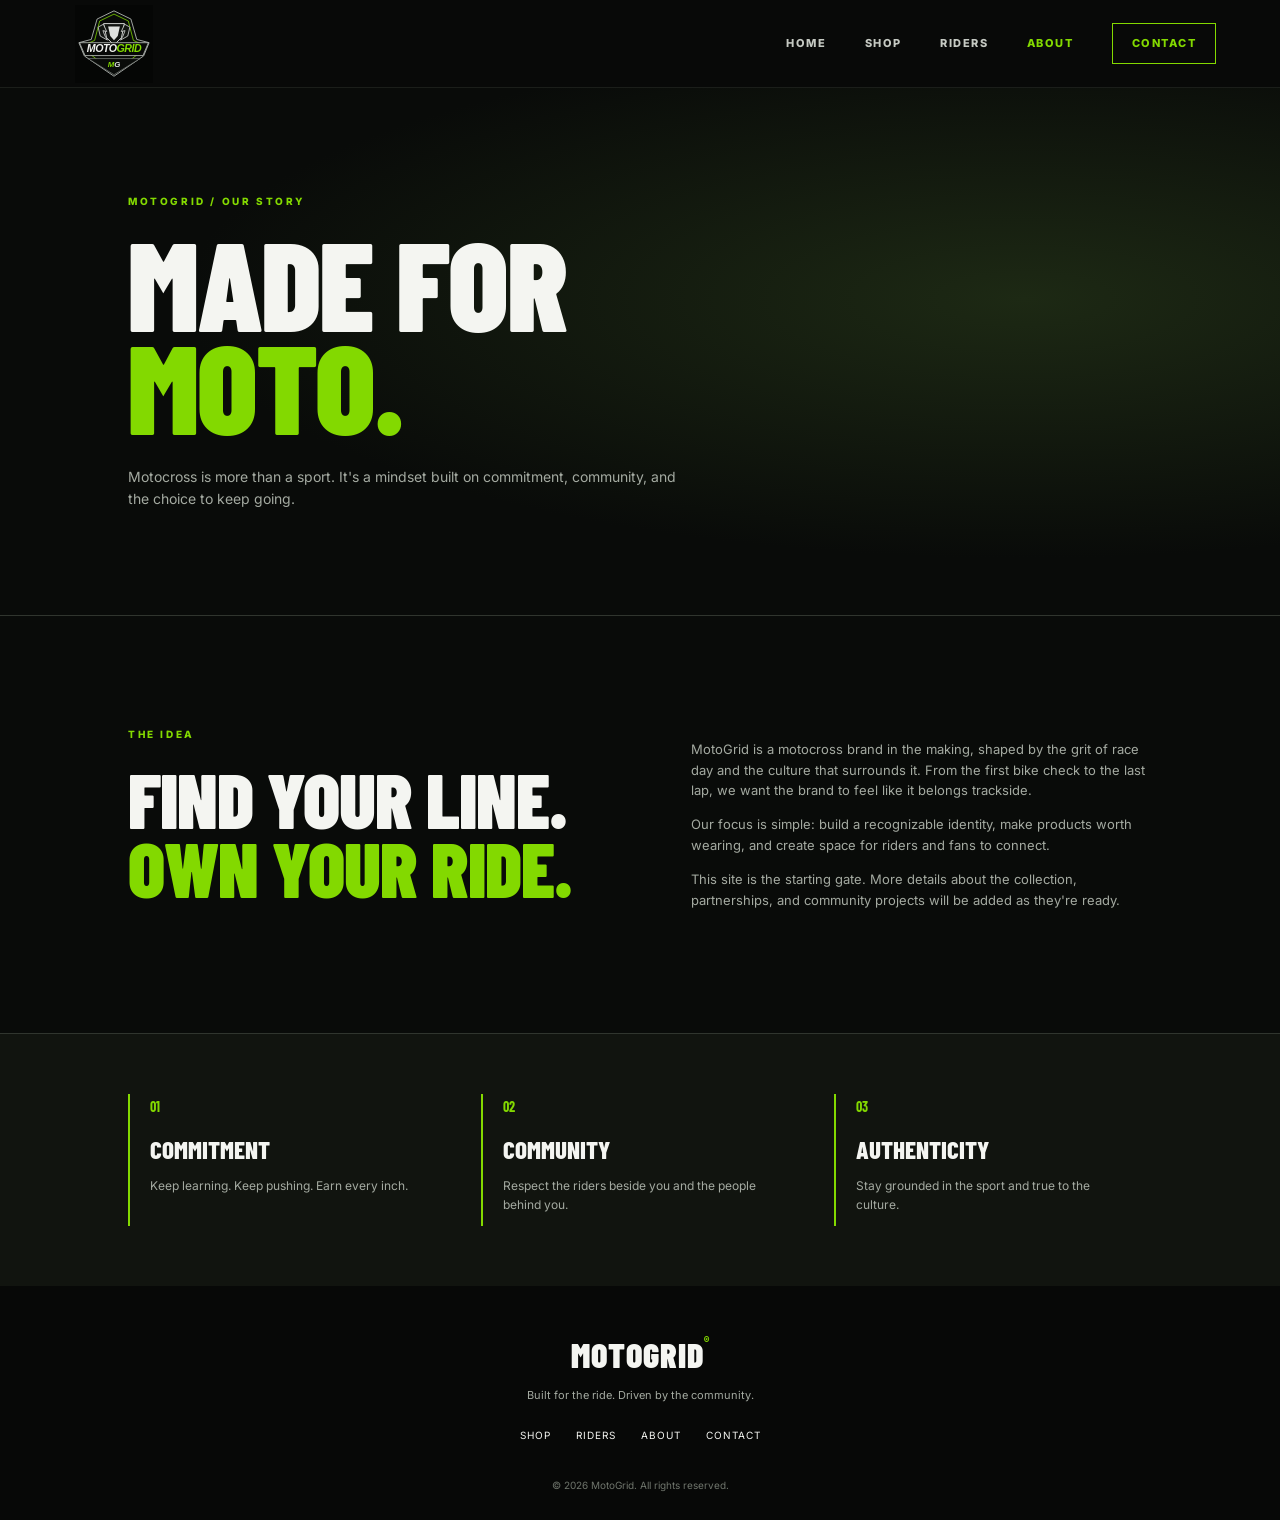
==== about.html @ 25adb7b7 "Add MotoGrid motocross brand website" ====
<!doctype html><html lang="en"><head><meta charset="utf-8"><meta name="viewport" content="width=device-width,initial-scale=1"><title>About | MotoGrid</title><link rel="stylesheet" href="assets/styles.css"></head><body><header class="site-header"><a class="brand" href="index.html"><img src="assets/motogrid-logo.svg" alt="MotoGrid logo"></a><button class="menu-toggle" aria-label="Toggle navigation" aria-expanded="false">☰</button><nav class="nav"><a href="index.html">Home</a><a href="shop.html">Shop</a><a href="riders.html">Riders</a><a class="active" href="about.html">About</a><a class="nav-cta" href="contact.html">Contact</a></nav></header><main><section class="page-hero"><p class="eyebrow">MOTOGRID / OUR STORY</p><h1>MADE FOR<br><em>MOTO.</em></h1><p>Motocross is more than a sport. It's a mindset built on commitment, community, and the choice to keep going.</p></section><section class="section about-layout"><div><p class="eyebrow">THE IDEA</p><h2>FIND YOUR LINE.<br><em>OWN YOUR RIDE.</em></h2></div><div><p>MotoGrid is a motocross brand in the making, shaped by the grit of race day and the culture that surrounds it. From the first bike check to the last lap, we want the brand to feel like it belongs trackside.</p><p>Our focus is simple: build a recognizable identity, make products worth wearing, and create space for riders and fans to connect.</p><p>This site is the starting gate. More details about the collection, partnerships, and community projects will be added as they're ready.</p></div></section><section class="values"><div><span>01</span><h3>COMMITMENT</h3><p>Keep learning. Keep pushing. Earn every inch.</p></div><div><span>02</span><h3>COMMUNITY</h3><p>Respect the riders beside you and the people behind you.</p></div><div><span>03</span><h3>AUTHENTICITY</h3><p>Stay grounded in the sport and true to the culture.</p></div></section></main><footer class="footer"><a href="index.html" class="footer-brand">MOTOGRID<span>®</span></a><p>Built for the ride. Driven by the community.</p><div class="footer-links"><a href="shop.html">Shop</a><a href="riders.html">Riders</a><a href="about.html">About</a><a href="contact.html">Contact</a></div><small>© <span id="year"></span> MotoGrid. All rights reserved.</small></footer><script src="assets/script.js"></script></body></html>
---- assets/styles.css ----
@import url('https://fonts.googleapis.com/css2?family=Barlow+Condensed:wght@500;600;700;800;900&family=Inter:wght@400;500;600;700;800&display=swap');:root{--bg:#090b09;--panel:#111411;--lime:#83d900;--white:#f4f5f1;--muted:#a4aaa1;--line:#30352e;--display:'Barlow Condensed',Impact,sans-serif;--body:'Inter',Arial,sans-serif}*{box-sizing:border-box}html{scroll-behavior:smooth}body{margin:0;background:var(--bg);color:var(--white);font-family:var(--body);line-height:1.6}a{color:inherit;text-decoration:none}.site-header{height:88px;padding:0 clamp(20px,5vw,80px);display:flex;align-items:center;justify-content:space-between;background:#080908;border-bottom:1px solid #1b1e1a;position:relative;z-index:5}.brand{display:flex;width:100px;height:78px;align-items:center}.brand img{width:100%;height:100%;object-fit:contain}.nav{display:flex;align-items:center;gap:clamp(20px,3vw,42px);font-size:11px;font-weight:800;letter-spacing:1.5px;text-transform:uppercase}.nav a{color:#c5c9c2}.nav a:hover,.nav a.active{color:var(--lime)}.nav .nav-cta{padding:11px 19px;border:1px solid var(--lime);color:var(--lime)}.menu-toggle{display:none;background:none;border:0;color:white;font-size:26px}.hero{position:relative;min-height:min(760px,calc(100vh - 88px));display:flex;align-items:center;overflow:hidden;background:linear-gradient(90deg,#090b09 0%,rgba(9,11,9,.91) 42%,rgba(9,11,9,.25) 100%),radial-gradient(ellipse at 75% 45%,#34451f,#11170e 35%,#090b09 65%)}.hero:after{content:'MG';position:absolute;right:4%;top:4%;font:900 clamp(230px,38vw,600px)/1 var(--display);color:rgba(255,255,255,.035);letter-spacing:-.08em;transform:skew(-8deg)}.hero-content{position:relative;z-index:1;width:min(760px,90%);margin-left:clamp(24px,10vw,160px);padding:75px 0}.eyebrow{font-size:10px;letter-spacing:2.6px;font-weight:800;color:var(--lime);text-transform:uppercase;margin:0 0 22px}.hero h1,.page-hero h1{font:900 clamp(72px,11vw,150px)/.82 var(--display);letter-spacing:-2px;margin:0 0 30px}.hero h1 em,.page-hero h1 em,h2 em{font-style:normal;color:var(--lime)}.hero-copy{color:#c2c7bf;max-width:420px;font-size:14px;line-height:1.9}.hero-actions{display:flex;align-items:center;gap:30px;flex-wrap:wrap;margin-top:34px}.button{display:inline-flex;align-items:center;gap:24px;padding:15px 20px;font-size:10px;font-weight:900;letter-spacing:1.4px;border:1px solid transparent;cursor:pointer;text-transform:uppercase}.button-lime{background:var(--lime);color:#090b09}.button-outline{border-color:#72786e;color:var(--white);background:transparent}.button-outline:hover{border-color:var(--lime);color:var(--lime)}.text-link{font-size:11px;font-weight:800;letter-spacing:1px;text-transform:uppercase}.hero-index{position:absolute;z-index:2;bottom:35px;left:clamp(24px,10vw,160px);display:flex;align-items:center;gap:14px;font-size:9px;letter-spacing:2px;color:#969c92}.hero-index b{color:var(--lime);font-size:18px}.hero-index i{width:90px;height:1px;background:var(--lime)}.hero-vertical{position:absolute;right:28px;bottom:40px;writing-mode:vertical-rl;font-size:9px;letter-spacing:3px;color:#737a70}.ticker{overflow:hidden;background:var(--lime);color:#090b09;white-space:nowrap}.ticker div{padding:13px 0;font:800 15px var(--display);letter-spacing:2px;text-align:center}.section{padding:110px clamp(24px,10vw,160px)}.intro{display:grid;grid-template-columns:1fr 1fr;gap:8vw;align-items:center}.section h2,.feature-content h2,.join h2,.shop-note h2{font:900 clamp(45px,6vw,82px)/.9 var(--display);letter-spacing:-1px;margin:0}.intro-copy{max-width:480px;color:var(--muted);font-size:13px}.arrow-link{display:inline-flex;gap:26px;margin-top:20px;font-size:10px;letter-spacing:1.5px;font-weight:900}.arrow-link span{color:var(--lime)}.feature-band{display:grid;grid-template-columns:1.1fr .9fr;min-height:460px;background:#11140f}.feature-image{position:relative;overflow:hidden;background:repeating-linear-gradient(135deg,#171c14 0 2px,#10130f 2px 12px)}.feature-image span{position:absolute;left:8%;top:15%;font:900 clamp(140px,24vw,300px)/1 var(--display);color:rgba(255,255,255,.06)}.feature-content{padding:85px clamp(28px,7vw,100px);align-self:center}.feature-content p:not(.eyebrow){color:var(--muted);font-size:13px;max-width:360px;margin:25px 0}.section-heading{display:flex;justify-content:space-between;align-items:end;gap:30px;margin-bottom:50px}.section-heading>p{color:var(--muted);font-size:12px}.pillar-grid{display:grid;grid-template-columns:repeat(3,1fr);border:1px solid var(--line)}.pillar{padding:30px;min-height:260px;border-right:1px solid var(--line)}.pillar:last-child{border:0}.pillar>span,.values span{font:700 14px var(--display);color:var(--lime)}.pillar-mark{font-size:30px;color:var(--lime);margin:20px 0 8px}.pillar h3,.values h3{font:800 25px var(--display);margin:0 0 8px}.pillar p,.values p{font-size:12px;color:var(--muted);max-width:260px}.join{text-align:center;padding:100px 20px;background:linear-gradient(0deg,rgba(8,10,8,.93),rgba(8,10,8,.85)),repeating-linear-gradient(120deg,#1d2816 0 2px,#0b0e09 2px 28px);border-block:1px solid var(--line)}.join h2{margin-bottom:30px}.join.compact{padding:75px 20px}.footer{padding:48px 24px 24px;text-align:center;background:#070807}.footer-brand{font:900 34px var(--display);letter-spacing:1px}.footer-brand span{font-size:12px;vertical-align:top;color:var(--lime)}.footer>p{color:var(--muted);font-size:11px}.footer-links{display:flex;justify-content:center;gap:25px;margin:22px 0 28px;font-size:10px;text-transform:uppercase;letter-spacing:1px}.footer-links a:hover{color:var(--lime)}.footer small{color:#6f756c;font-size:10px}.page-hero{padding:105px clamp(24px,10vw,160px) 90px;background:radial-gradient(ellipse at 80% 40%,#1d2914,#090b09 58%);border-bottom:1px solid var(--line)}.page-hero h1{font-size:clamp(70px,10vw,125px)}.page-hero>p:last-child{max-width:560px;color:var(--muted);font-size:14px}.shop-grid{display:grid;grid-template-columns:repeat(3,1fr);gap:22px;padding-top:70px;padding-bottom:70px}.product-art{height:320px;position:relative;display:flex;align-items:center;justify-content:center;overflow:hidden;background:#151914;border:1px solid #242a20}.product-art:before{content:'';position:absolute;inset:0;background:repeating-linear-gradient(135deg,transparent 0 18px,rgba(255,255,255,.025) 19px 20px)}.product-art>span{position:absolute;top:16px;left:16px;font-size:9px;letter-spacing:2px;color:var(--lime)}.product-art b{position:relative;font:900 70px/.8 var(--display);text-align:center;color:#e9eee5;transform:skew(-8deg);text-shadow:5px 5px 0 #365c0b}.art-hoodie b{font-size:46px;color:var(--lime)}.art-cap b{font-size:130px;color:var(--lime);text-shadow:5px 5px 0 #e7ece3}.product-meta{display:flex;justify-content:space-between;gap:12px;padding:18px 0;border-bottom:1px solid var(--line)}.product-meta h2{font:700 24px var(--display);margin:0}.product-meta p{font-size:10px;color:var(--muted);margin:4px 0}.product-meta>span{align-self:center;font-size:8px;letter-spacing:1px;color:var(--lime);white-space:nowrap}.shop-note{text-align:center;padding:75px 24px 100px;background:#10130f}.shop-note>p:not(.eyebrow){max-width:500px;margin:22px auto;color:var(--muted);font-size:12px}.shop-note .button{margin-top:12px}.rider-feature{display:grid;grid-template-columns:1fr 1fr;gap:8vw;align-items:center}.rider-feature>div:last-child p:not(.eyebrow){color:var(--muted);font-size:13px}.rider-placeholder{height:390px;background:radial-gradient(ellipse at center,#29351d,#10130f 60%);border:1px solid var(--line);position:relative;display:flex;align-items:center;justify-content:center;text-align:center;font:900 55px/.85 var(--display);color:var(--lime)}.rider-placeholder b{position:absolute;right:15px;bottom:-30px;font:900 150px var(--display);color:rgba(255,255,255,.05)}.values{display:grid;grid-template-columns:repeat(3,1fr);padding:60px clamp(24px,10vw,160px);gap:35px;background:#11140f;border-top:1px solid var(--line)}.values>div{border-left:2px solid var(--lime);padding-left:20px}.values h3{margin-top:14px}.about-layout{display:grid;grid-template-columns:1fr 1fr;gap:8vw}.about-layout>div:last-child{color:var(--muted);font-size:13px}.contact-layout{display:grid;grid-template-columns:.8fr 1.2fr;gap:9vw}.contact-layout>div>p:not(.eyebrow){color:var(--muted);font-size:13px}.contact-form{display:flex;flex-direction:column;gap:9px}.contact-form label{font-size:10px;letter-spacing:1px;text-transform:uppercase;font-weight:800;margin-top:8px}.contact-form input,.contact-form textarea,.contact-form select{background:#11140f;color:var(--white);border:1px solid var(--line);padding:13px 14px;outline:none;width:100%;border-radius:0}.contact-form input:focus,.contact-form textarea:focus,.contact-form select:focus{border-color:var(--lime)}.contact-form textarea{resize:vertical}.contact-form .button{align-self:flex-start;margin-top:12px}.form-note{font-size:10px;color:#858b81}@media(max-width:760px){.site-header{height:72px;padding:0 20px}.brand{width:85px;height:65px}.menu-toggle{display:block}.nav{display:none;position:absolute;top:72px;left:0;right:0;padding:20px;background:#090b09;border-bottom:1px solid var(--line);flex-direction:column;align-items:stretch;gap:0}.nav.open{display:flex}.nav a{padding:13px 4px}.nav .nav-cta{margin-top:8px;text-align:center}.hero{min-height:650px}.hero-content{margin-left:24px;padding:70px 0}.hero h1{font-size:clamp(70px,17vw,115px)}.hero-vertical{right:10px;font-size:7px}.hero-index{left:24px}.ticker div{text-align:left;padding-left:20px}.section{padding:75px 24px}.intro,.rider-feature,.about-layout,.contact-layout{grid-template-columns:1fr;gap:35px}.feature-band{grid-template-columns:1fr}.feature-image{min-height:230px}.feature-content{padding:55px 24px}.section-heading{align-items:flex-start;flex-direction:column}.pillar-grid{grid-template-columns:1fr}.pillar{min-height:220px;border-right:0;border-bottom:1px solid var(--line)}.pillar:last-child{border-bottom:0}.shop-grid{grid-template-columns:1fr;gap:35px}.product-art{height:360px}.page-hero{padding:75px 24px 60px}.page-hero h1{font-size:clamp(65px,16vw,100px)}.values{grid-template-columns:1fr;padding:50px 24px}.rider-placeholder{height:300px}.footer-links{gap:15px;flex-wrap:wrap}.hero:after{right:-8%;top:22%;font-size:85vw}.join{padding:75px 20px}}
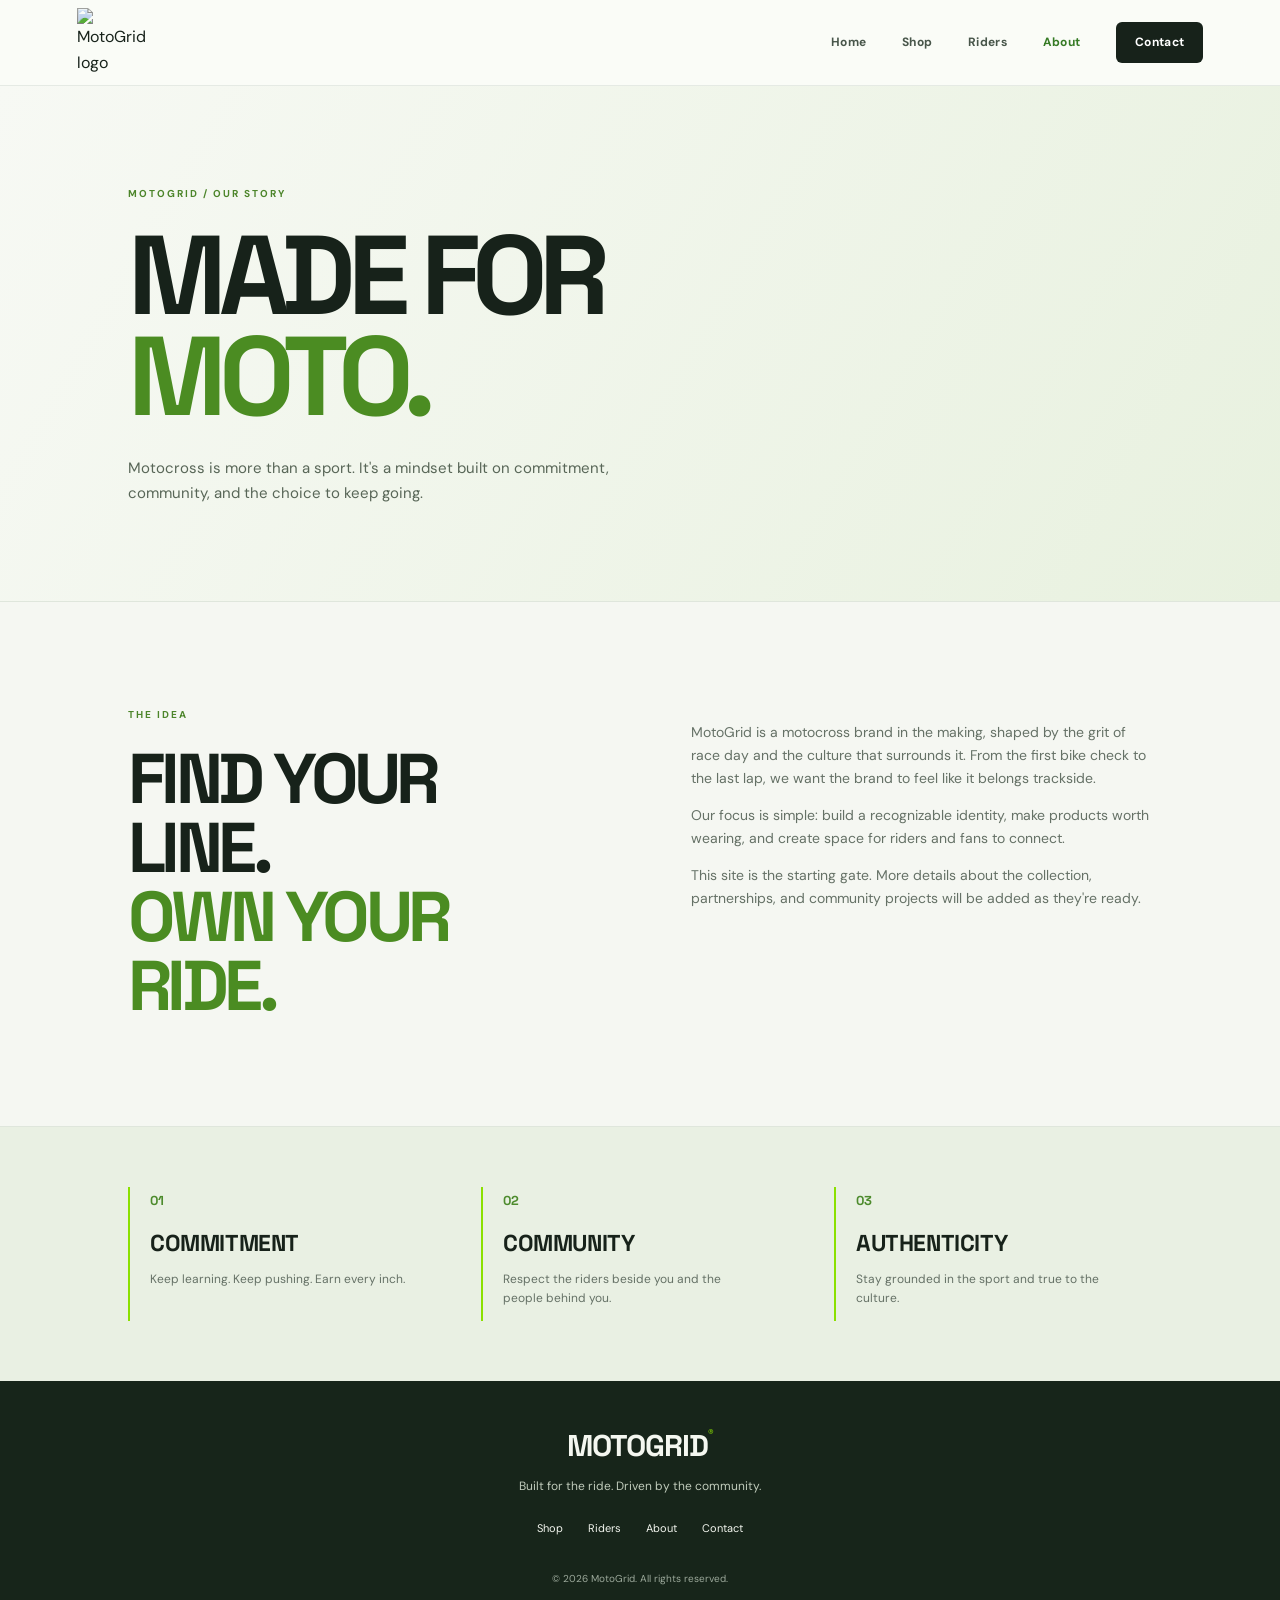
==== commit 6efbb1bd: "Use official MotoGrid brand logo" ====
--- a/about.html
+++ b/about.html
@@ -1 +1 @@
-<!doctype html><html lang="en"><head><meta charset="utf-8"><meta name="viewport" content="width=device-width,initial-scale=1"><title>About | MotoGrid</title><link rel="stylesheet" href="assets/styles.css"></head><body><header class="site-header"><a class="brand" href="index.html"><img src="assets/motogrid-logo.svg" alt="MotoGrid logo"></a><button class="menu-toggle" aria-label="Toggle navigation" aria-expanded="false">☰</button><nav class="nav"><a href="index.html">Home</a><a href="shop.html">Shop</a><a href="riders.html">Riders</a><a class="active" href="about.html">About</a><a class="nav-cta" href="contact.html">Contact</a></nav></header><main><section class="page-hero"><p class="eyebrow">MOTOGRID / OUR STORY</p><h1>MADE FOR<br><em>MOTO.</em></h1><p>Motocross is more than a sport. It's a mindset built on commitment, community, and the choice to keep going.</p></section><section class="section about-layout"><div><p class="eyebrow">THE IDEA</p><h2>FIND YOUR LINE.<br><em>OWN YOUR RIDE.</em></h2></div><div><p>MotoGrid is a motocross brand in the making, shaped by the grit of race day and the culture that surrounds it. From the first bike check to the last lap, we want the brand to feel like it belongs trackside.</p><p>Our focus is simple: build a recognizable identity, make products worth wearing, and create space for riders and fans to connect.</p><p>This site is the starting gate. More details about the collection, partnerships, and community projects will be added as they're ready.</p></div></section><section class="values"><div><span>01</span><h3>COMMITMENT</h3><p>Keep learning. Keep pushing. Earn every inch.</p></div><div><span>02</span><h3>COMMUNITY</h3><p>Respect the riders beside you and the people behind you.</p></div><div><span>03</span><h3>AUTHENTICITY</h3><p>Stay grounded in the sport and true to the culture.</p></div></section></main><footer class="footer"><a href="index.html" class="footer-brand">MOTOGRID<span>®</span></a><p>Built for the ride. Driven by the community.</p><div class="footer-links"><a href="shop.html">Shop</a><a href="riders.html">Riders</a><a href="about.html">About</a><a href="contact.html">Contact</a></div><small>© <span id="year"></span> MotoGrid. All rights reserved.</small></footer><script src="assets/script.js"></script></body></html>+<!doctype html><html lang="en"><head><meta charset="utf-8"><meta name="viewport" content="width=device-width,initial-scale=1"><title>About | MotoGrid</title><link rel="stylesheet" href="assets/styles.css"></head><body><header class="site-header"><a class="brand" href="index.html"><img src="https://raw.githubusercontent.com/Vinitive/MotoGrid-Website/main/assets/logo/motogrid-logo.png" alt="MotoGrid logo"></a><button class="menu-toggle" aria-label="Toggle navigation" aria-expanded="false">☰</button><nav class="nav"><a href="index.html">Home</a><a href="shop.html">Shop</a><a href="riders.html">Riders</a><a class="active" href="about.html">About</a><a class="nav-cta" href="contact.html">Contact</a></nav></header><main><section class="page-hero"><p class="eyebrow">MOTOGRID / OUR STORY</p><h1>MADE FOR<br><em>MOTO.</em></h1><p>Motocross is more than a sport. It's a mindset built on commitment, community, and the choice to keep going.</p></section><section class="section about-layout"><div><p class="eyebrow">THE IDEA</p><h2>FIND YOUR LINE.<br><em>OWN YOUR RIDE.</em></h2></div><div><p>MotoGrid is a motocross brand in the making, shaped by the grit of race day and the culture that surrounds it. From the first bike check to the last lap, we want the brand to feel like it belongs trackside.</p><p>Our focus is simple: build a recognizable identity, make products worth wearing, and create space for riders and fans to connect.</p><p>This site is the starting gate. More details about the collection, partnerships, and community projects will be added as they're ready.</p></div></section><section class="values"><div><span>01</span><h3>COMMITMENT</h3><p>Keep learning. Keep pushing. Earn every inch.</p></div><div><span>02</span><h3>COMMUNITY</h3><p>Respect the riders beside you and the people behind you.</p></div><div><span>03</span><h3>AUTHENTICITY</h3><p>Stay grounded in the sport and true to the culture.</p></div></section></main><footer class="footer"><a href="index.html" class="footer-brand">MOTOGRID<span>®</span></a><p>Built for the ride. Driven by the community.</p><div class="footer-links"><a href="shop.html">Shop</a><a href="riders.html">Riders</a><a href="about.html">About</a><a href="contact.html">Contact</a></div><small>© <span id="year"></span> MotoGrid. All rights reserved.</small></footer><script src="assets/script.js"></script></body></html>
--- a/assets/styles.css
+++ b/assets/styles.css
@@ -1 +1,9 @@
-@import url('https://fonts.googleapis.com/css2?family=Barlow+Condensed:wght@500;600;700;800;900&family=Inter:wght@400;500;600;700;800&display=swap');:root{--bg:#090b09;--panel:#111411;--lime:#83d900;--white:#f4f5f1;--muted:#a4aaa1;--line:#30352e;--display:'Barlow Condensed',Impact,sans-serif;--body:'Inter',Arial,sans-serif}*{box-sizing:border-box}html{scroll-behavior:smooth}body{margin:0;background:var(--bg);color:var(--white);font-family:var(--body);line-height:1.6}a{color:inherit;text-decoration:none}.site-header{height:88px;padding:0 clamp(20px,5vw,80px);display:flex;align-items:center;justify-content:space-between;background:#080908;border-bottom:1px solid #1b1e1a;position:relative;z-index:5}.brand{display:flex;width:100px;height:78px;align-items:center}.brand img{width:100%;height:100%;object-fit:contain}.nav{display:flex;align-items:center;gap:clamp(20px,3vw,42px);font-size:11px;font-weight:800;letter-spacing:1.5px;text-transform:uppercase}.nav a{color:#c5c9c2}.nav a:hover,.nav a.active{color:var(--lime)}.nav .nav-cta{padding:11px 19px;border:1px solid var(--lime);color:var(--lime)}.menu-toggle{display:none;background:none;border:0;color:white;font-size:26px}.hero{position:relative;min-height:min(760px,calc(100vh - 88px));display:flex;align-items:center;overflow:hidden;background:linear-gradient(90deg,#090b09 0%,rgba(9,11,9,.91) 42%,rgba(9,11,9,.25) 100%),radial-gradient(ellipse at 75% 45%,#34451f,#11170e 35%,#090b09 65%)}.hero:after{content:'MG';position:absolute;right:4%;top:4%;font:900 clamp(230px,38vw,600px)/1 var(--display);color:rgba(255,255,255,.035);letter-spacing:-.08em;transform:skew(-8deg)}.hero-content{position:relative;z-index:1;width:min(760px,90%);margin-left:clamp(24px,10vw,160px);padding:75px 0}.eyebrow{font-size:10px;letter-spacing:2.6px;font-weight:800;color:var(--lime);text-transform:uppercase;margin:0 0 22px}.hero h1,.page-hero h1{font:900 clamp(72px,11vw,150px)/.82 var(--display);letter-spacing:-2px;margin:0 0 30px}.hero h1 em,.page-hero h1 em,h2 em{font-style:normal;color:var(--lime)}.hero-copy{color:#c2c7bf;max-width:420px;font-size:14px;line-height:1.9}.hero-actions{display:flex;align-items:center;gap:30px;flex-wrap:wrap;margin-top:34px}.button{display:inline-flex;align-items:center;gap:24px;padding:15px 20px;font-size:10px;font-weight:900;letter-spacing:1.4px;border:1px solid transparent;cursor:pointer;text-transform:uppercase}.button-lime{background:var(--lime);color:#090b09}.button-outline{border-color:#72786e;color:var(--white);background:transparent}.button-outline:hover{border-color:var(--lime);color:var(--lime)}.text-link{font-size:11px;font-weight:800;letter-spacing:1px;text-transform:uppercase}.hero-index{position:absolute;z-index:2;bottom:35px;left:clamp(24px,10vw,160px);display:flex;align-items:center;gap:14px;font-size:9px;letter-spacing:2px;color:#969c92}.hero-index b{color:var(--lime);font-size:18px}.hero-index i{width:90px;height:1px;background:var(--lime)}.hero-vertical{position:absolute;right:28px;bottom:40px;writing-mode:vertical-rl;font-size:9px;letter-spacing:3px;color:#737a70}.ticker{overflow:hidden;background:var(--lime);color:#090b09;white-space:nowrap}.ticker div{padding:13px 0;font:800 15px var(--display);letter-spacing:2px;text-align:center}.section{padding:110px clamp(24px,10vw,160px)}.intro{display:grid;grid-template-columns:1fr 1fr;gap:8vw;align-items:center}.section h2,.feature-content h2,.join h2,.shop-note h2{font:900 clamp(45px,6vw,82px)/.9 var(--display);letter-spacing:-1px;margin:0}.intro-copy{max-width:480px;color:var(--muted);font-size:13px}.arrow-link{display:inline-flex;gap:26px;margin-top:20px;font-size:10px;letter-spacing:1.5px;font-weight:900}.arrow-link span{color:var(--lime)}.feature-band{display:grid;grid-template-columns:1.1fr .9fr;min-height:460px;background:#11140f}.feature-image{position:relative;overflow:hidden;background:repeating-linear-gradient(135deg,#171c14 0 2px,#10130f 2px 12px)}.feature-image span{position:absolute;left:8%;top:15%;font:900 clamp(140px,24vw,300px)/1 var(--display);color:rgba(255,255,255,.06)}.feature-content{padding:85px clamp(28px,7vw,100px);align-self:center}.feature-content p:not(.eyebrow){color:var(--muted);font-size:13px;max-width:360px;margin:25px 0}.section-heading{display:flex;justify-content:space-between;align-items:end;gap:30px;margin-bottom:50px}.section-heading>p{color:var(--muted);font-size:12px}.pillar-grid{display:grid;grid-template-columns:repeat(3,1fr);border:1px solid var(--line)}.pillar{padding:30px;min-height:260px;border-right:1px solid var(--line)}.pillar:last-child{border:0}.pillar>span,.values span{font:700 14px var(--display);color:var(--lime)}.pillar-mark{font-size:30px;color:var(--lime);margin:20px 0 8px}.pillar h3,.values h3{font:800 25px var(--display);margin:0 0 8px}.pillar p,.values p{font-size:12px;color:var(--muted);max-width:260px}.join{text-align:center;padding:100px 20px;background:linear-gradient(0deg,rgba(8,10,8,.93),rgba(8,10,8,.85)),repeating-linear-gradient(120deg,#1d2816 0 2px,#0b0e09 2px 28px);border-block:1px solid var(--line)}.join h2{margin-bottom:30px}.join.compact{padding:75px 20px}.footer{padding:48px 24px 24px;text-align:center;background:#070807}.footer-brand{font:900 34px var(--display);letter-spacing:1px}.footer-brand span{font-size:12px;vertical-align:top;color:var(--lime)}.footer>p{color:var(--muted);font-size:11px}.footer-links{display:flex;justify-content:center;gap:25px;margin:22px 0 28px;font-size:10px;text-transform:uppercase;letter-spacing:1px}.footer-links a:hover{color:var(--lime)}.footer small{color:#6f756c;font-size:10px}.page-hero{padding:105px clamp(24px,10vw,160px) 90px;background:radial-gradient(ellipse at 80% 40%,#1d2914,#090b09 58%);border-bottom:1px solid var(--line)}.page-hero h1{font-size:clamp(70px,10vw,125px)}.page-hero>p:last-child{max-width:560px;color:var(--muted);font-size:14px}.shop-grid{display:grid;grid-template-columns:repeat(3,1fr);gap:22px;padding-top:70px;padding-bottom:70px}.product-art{height:320px;position:relative;display:flex;align-items:center;justify-content:center;overflow:hidden;background:#151914;border:1px solid #242a20}.product-art:before{content:'';position:absolute;inset:0;background:repeating-linear-gradient(135deg,transparent 0 18px,rgba(255,255,255,.025) 19px 20px)}.product-art>span{position:absolute;top:16px;left:16px;font-size:9px;letter-spacing:2px;color:var(--lime)}.product-art b{position:relative;font:900 70px/.8 var(--display);text-align:center;color:#e9eee5;transform:skew(-8deg);text-shadow:5px 5px 0 #365c0b}.art-hoodie b{font-size:46px;color:var(--lime)}.art-cap b{font-size:130px;color:var(--lime);text-shadow:5px 5px 0 #e7ece3}.product-meta{display:flex;justify-content:space-between;gap:12px;padding:18px 0;border-bottom:1px solid var(--line)}.product-meta h2{font:700 24px var(--display);margin:0}.product-meta p{font-size:10px;color:var(--muted);margin:4px 0}.product-meta>span{align-self:center;font-size:8px;letter-spacing:1px;color:var(--lime);white-space:nowrap}.shop-note{text-align:center;padding:75px 24px 100px;background:#10130f}.shop-note>p:not(.eyebrow){max-width:500px;margin:22px auto;color:var(--muted);font-size:12px}.shop-note .button{margin-top:12px}.rider-feature{display:grid;grid-template-columns:1fr 1fr;gap:8vw;align-items:center}.rider-feature>div:last-child p:not(.eyebrow){color:var(--muted);font-size:13px}.rider-placeholder{height:390px;background:radial-gradient(ellipse at center,#29351d,#10130f 60%);border:1px solid var(--line);position:relative;display:flex;align-items:center;justify-content:center;text-align:center;font:900 55px/.85 var(--display);color:var(--lime)}.rider-placeholder b{position:absolute;right:15px;bottom:-30px;font:900 150px var(--display);color:rgba(255,255,255,.05)}.values{display:grid;grid-template-columns:repeat(3,1fr);padding:60px clamp(24px,10vw,160px);gap:35px;background:#11140f;border-top:1px solid var(--line)}.values>div{border-left:2px solid var(--lime);padding-left:20px}.values h3{margin-top:14px}.about-layout{display:grid;grid-template-columns:1fr 1fr;gap:8vw}.about-layout>div:last-child{color:var(--muted);font-size:13px}.contact-layout{display:grid;grid-template-columns:.8fr 1.2fr;gap:9vw}.contact-layout>div>p:not(.eyebrow){color:var(--muted);font-size:13px}.contact-form{display:flex;flex-direction:column;gap:9px}.contact-form label{font-size:10px;letter-spacing:1px;text-transform:uppercase;font-weight:800;margin-top:8px}.contact-form input,.contact-form textarea,.contact-form select{background:#11140f;color:var(--white);border:1px solid var(--line);padding:13px 14px;outline:none;width:100%;border-radius:0}.contact-form input:focus,.contact-form textarea:focus,.contact-form select:focus{border-color:var(--lime)}.contact-form textarea{resize:vertical}.contact-form .button{align-self:flex-start;margin-top:12px}.form-note{font-size:10px;color:#858b81}@media(max-width:760px){.site-header{height:72px;padding:0 20px}.brand{width:85px;height:65px}.menu-toggle{display:block}.nav{display:none;position:absolute;top:72px;left:0;right:0;padding:20px;background:#090b09;border-bottom:1px solid var(--line);flex-direction:column;align-items:stretch;gap:0}.nav.open{display:flex}.nav a{padding:13px 4px}.nav .nav-cta{margin-top:8px;text-align:center}.hero{min-height:650px}.hero-content{margin-left:24px;padding:70px 0}.hero h1{font-size:clamp(70px,17vw,115px)}.hero-vertical{right:10px;font-size:7px}.hero-index{left:24px}.ticker div{text-align:left;padding-left:20px}.section{padding:75px 24px}.intro,.rider-feature,.about-layout,.contact-layout{grid-template-columns:1fr;gap:35px}.feature-band{grid-template-columns:1fr}.feature-image{min-height:230px}.feature-content{padding:55px 24px}.section-heading{align-items:flex-start;flex-direction:column}.pillar-grid{grid-template-columns:1fr}.pillar{min-height:220px;border-right:0;border-bottom:1px solid var(--line)}.pillar:last-child{border-bottom:0}.shop-grid{grid-template-columns:1fr;gap:35px}.product-art{height:360px}.page-hero{padding:75px 24px 60px}.page-hero h1{font-size:clamp(65px,16vw,100px)}.values{grid-template-columns:1fr;padding:50px 24px}.rider-placeholder{height:300px}.footer-links{gap:15px;flex-wrap:wrap}.hero:after{right:-8%;top:22%;font-size:85vw}.join{padding:75px 20px}}+@import url('https://fonts.googleapis.com/css2?family=DM+Sans:wght@400;500;600;700&family=Space+Grotesk:wght@400;500;600;700&display=swap');
+:root{--bg:#f5f7f2;--panel:#fff;--ink:#17221a;--lime:#8be000;--green:#214d2c;--muted:#657166;--line:#dfe6dc;--display:'Space Grotesk',sans-serif;--body:'DM Sans',sans-serif;--shadow:0 18px 55px rgba(23,34,26,.08);
+*{box-sizing:border-box}html{scroll-behavior:smooth}body{margin:0;background:var(--bg);color:var(--ink);font-family:var(--body);line-height:1.65}a{color:inherit;text-decoration:none}
+.site-header{height:86px;padding:0 clamp(20px,6vw,92px);display:flex;align-items:center;justify-content:space-between;background:rgba(250,252,248,.92);backdrop-filter:blur(16px);border-bottom:1px solid rgba(31,62,35,.09);position:sticky;top:0;z-index:5}.brand{display:flex;width:76px;height:70px;align-items:center}.brand img{width:100%;height:100%;object-fit:contain;mix-blend-mode:multiply}.nav{display:flex;align-items:center;gap:clamp(18px,2.8vw,38px);font-size:12px;font-weight:700;letter-spacing:.3px}.nav a{color:#48564a;transition:color .2s}.nav a:hover,.nav a.active{color:#367b25}.nav .nav-cta{padding:11px 19px;border-radius:6px;background:var(--ink);color:#fff}.nav .nav-cta:hover{background:#367b25}.menu-toggle{display:none;background:none;border:0;color:var(--ink);font-size:26px}
+.hero{position:relative;min-height:min(730px,calc(100vh - 86px));display:flex;align-items:center;overflow:hidden;background:linear-gradient(110deg,#f6f8f3 0%,#f0f5e9 57%,#dcebcf 100%)}.hero:before{content:'';position:absolute;width:min(58vw,760px);aspect-ratio:1;right:-5%;top:50%;transform:translateY(-50%);border-radius:50%;background:radial-gradient(circle at 45% 45%,#c9f28a 0,#a4e54a 28%,#70b52e 58%,#3d7c2c 100%);opacity:.95}.hero:after{content:'MG';position:absolute;right:2%;top:50%;transform:translateY(-50%) rotate(-8deg);font:700 clamp(180px,29vw,430px)/.8 var(--display);letter-spacing:-.12em;color:rgba(255,255,255,.56)}.hero-content{position:relative;z-index:1;width:min(760px,90%);margin-left:clamp(24px,10vw,155px);padding:85px 0}.eyebrow{font-size:10px;letter-spacing:2px;font-weight:700;color:#4c852a;text-transform:uppercase;margin:0 0 22px}.hero h1,.page-hero h1{font:700 clamp(68px,9vw,128px)/.91 var(--display);letter-spacing:-.075em;margin:0 0 28px}.hero h1 em,.page-hero h1 em,h2 em{font-style:normal;color:#4b8c22}.hero-copy{color:#526052;max-width:410px;font-size:15px;line-height:1.9}.hero-actions{display:flex;align-items:center;gap:26px;flex-wrap:wrap;margin-top:34px}.button{display:inline-flex;align-items:center;gap:24px;padding:14px 19px;font-size:11px;font-weight:700;letter-spacing:.5px;border:1px solid transparent;border-radius:5px;cursor:pointer;text-transform:uppercase;transition:transform .2s,background .2s,border-color .2s}.button:hover{transform:translateY(-2px)}.button-lime{background:var(--lime);color:#17221a;box-shadow:0 8px 20px rgba(110,172,42,.16)}.button-lime:hover{background:#a4ed35}.button-outline{border-color:#c8d2c3;color:var(--ink);background:rgba(255,255,255,.35)}.button-outline:hover{border-color:#5c9a30;color:#367b25}.text-link{font-size:12px;font-weight:700;color:#344535}.hero-index{position:absolute;z-index:2;bottom:30px;left:clamp(24px,10vw,155px);display:flex;align-items:center;gap:14px;font-size:10px;letter-spacing:1.5px;color:#60705e}.hero-index b{color:#397d28;font-size:17px}.hero-index i{width:75px;height:2px;background:var(--lime)}.hero-vertical{position:absolute;right:24px;bottom:30px;writing-mode:vertical-rl;font-size:9px;letter-spacing:2px;color:#426d34}.ticker{overflow:hidden;background:var(--green);color:#f4f7f0;white-space:nowrap}.ticker div{padding:13px 0;font:600 14px var(--display);letter-spacing:2px;text-align:center}
+.section{padding:105px clamp(24px,10vw,155px)}.intro{display:grid;grid-template-columns:1fr 1fr;gap:8vw;align-items:center}.section h2,.feature-content h2,.join h2,.shop-note h2{font:700 clamp(42px,5.5vw,72px)/.98 var(--display);letter-spacing:-.065em;margin:0}.intro-copy{max-width:470px;color:var(--muted);font-size:14px}.arrow-link{display:inline-flex;gap:26px;margin-top:20px;font-size:10px;letter-spacing:1px;font-weight:700;color:#2c652a}.arrow-link span{color:#4b8c22}.feature-band{display:grid;grid-template-columns:1.1fr .9fr;min-height:430px;background:#e9f0e3}.feature-image{position:relative;overflow:hidden;background:radial-gradient(ellipse at 60% 45%,#a5df60 0,#70a84b 27%,#284f2c 70%)}.feature-image:before,.feature-image:after{content:'';position:absolute;width:120%;height:1px;background:rgba(255,255,255,.28);left:-10%;top:50%;transform:rotate(-24deg)}.feature-image:after{transform:rotate(24deg)}.feature-image span{position:absolute;left:8%;top:8%;font:700 clamp(140px,23vw,290px)/1 var(--display);color:rgba(255,255,255,.17);letter-spacing:-.12em}.feature-content{padding:75px clamp(28px,7vw,95px);align-self:center}.feature-content p:not(.eyebrow){color:#647064;font-size:14px;max-width:360px;margin:23px 0}.section-heading{display:flex;justify-content:space-between;align-items:end;gap:30px;margin-bottom:42px}.section-heading>p{color:var(--muted);font-size:13px}.pillar-grid{display:grid;grid-template-columns:repeat(3,1fr);gap:16px}.pillar{padding:28px;min-height:245px;border:1px solid var(--line);border-radius:9px;background:rgba(255,255,255,.66);transition:transform .2s,box-shadow .2s}.pillar:hover{transform:translateY(-4px);box-shadow:var(--shadow)}.pillar>span,.values span{font:700 13px var(--display);color:#4d8b2d}.pillar-mark{font-size:27px;color:#4d8b2d;margin:17px 0 8px}.pillar h3,.values h3{font:700 23px var(--display);margin:0 0 8px;letter-spacing:-.4px}.pillar p,.values p{font-size:12px;color:var(--muted);max-width:260px}.join{text-align:center;padding:95px 20px;background:#e7f0df;border-block:1px solid #d9e5d2}.join h2{margin-bottom:30px}.join.compact{padding:75px 20px}.footer{padding:45px 24px 22px;text-align:center;background:#17251a;color:#f4f7f0}.footer-brand{font:700 30px var(--display);letter-spacing:-1px}.footer-brand span{font-size:11px;vertical-align:top;color:var(--lime)}.footer>p{color:#c0cbbb;font-size:12px}.footer-links{display:flex;justify-content:center;gap:25px;margin:22px 0 27px;font-size:11px}.footer-links a:hover{color:var(--lime)}.footer small{color:#9ca99b;font-size:10px}
+.page-hero{padding:100px clamp(24px,10vw,155px) 80px;background:linear-gradient(120deg,#f7f9f4,#e8f1df);border-bottom:1px solid var(--line)}.page-hero h1{font-size:clamp(65px,9vw,112px)}.page-hero>p:last-child{max-width:560px;color:#586657;font-size:15px}.shop-grid{display:grid;grid-template-columns:repeat(3,1fr);gap:22px;padding-top:65px;padding-bottom:65px}.shop-grid article{min-width:0}.product-art{height:320px;position:relative;display:flex;align-items:center;justify-content:center;overflow:hidden;background:#e6ecdf;border:1px solid #d9e2d4;border-radius:9px}.product-art:before{content:'';position:absolute;inset:0;background:radial-gradient(circle at 50% 42%,rgba(139,224,0,.22),transparent 62%),repeating-linear-gradient(135deg,transparent 0 22px,rgba(38,73,37,.035) 23px 24px)}.product-art>span{position:absolute;top:16px;left:16px;font-size:9px;letter-spacing:1.5px;color:#507c36}.product-art b{position:relative;font:700 65px/.8 var(--display);text-align:center;color:#f9fbf7;transform:skew(-7deg);text-shadow:3px 4px 0 #437b2d,-1px -1px 0 #437b2d}.art-hoodie b{font-size:43px;color:#24482a;text-shadow:2px 2px 0 #9de353}.art-cap b{font-size:120px;color:#80bd3d;text-shadow:3px 4px 0 #26482b}.product-meta{display:flex;justify-content:space-between;gap:12px;padding:17px 2px;border-bottom:1px solid var(--line)}.product-meta h2{font:700 22px var(--display);margin:0}.product-meta p{font-size:11px;color:var(--muted);margin:4px 0}.product-meta>span{align-self:center;font-size:8px;letter-spacing:1px;color:#4a842b;white-space:nowrap}.shop-note{text-align:center;padding:75px 24px 95px;background:#edf3e8}.shop-note>p:not(.eyebrow){max-width:500px;margin:22px auto;color:var(--muted);font-size:13px}.shop-note .button{margin-top:12px}.rider-feature{display:grid;grid-template-columns:1fr 1fr;gap:8vw;align-items:center}.rider-feature>div:last-child p:not(.eyebrow){color:var(--muted);font-size:14px}.rider-placeholder{height:390px;background:radial-gradient(ellipse at center,#b7e58b,#e7efdf 65%);border:1px solid #d9e4d1;border-radius:10px;position:relative;display:flex;align-items:center;justify-content:center;text-align:center;font:700 48px/.9 var(--display);color:#315d2b}.rider-placeholder b{position:absolute;right:15px;bottom:-30px;font:700 150px var(--display);color:rgba(40,76,39,.07)}.values{display:grid;grid-template-columns:repeat(3,1fr);padding:60px clamp(24px,10vw,155px);gap:35px;background:#e9f0e3;border-top:1px solid var(--line)}.values>div{border-left:2px solid var(--lime);padding-left:20px}.values h3{margin-top:14px}.about-layout{display:grid;grid-template-columns:1fr 1fr;gap:8vw}.about-layout>div:last-child{color:var(--muted);font-size:14px}.contact-layout{display:grid;grid-template-columns:.8fr 1.2fr;gap:9vw}.contact-layout>div>p:not(.eyebrow){color:var(--muted);font-size:14px}.contact-form{display:flex;flex-direction:column;gap:9px}.contact-form label{font-size:11px;letter-spacing:.3px;font-weight:700;margin-top:8px}.contact-form input,.contact-form textarea,.contact-form select{background:#fff;color:var(--ink);border:1px solid #d7e0d3;padding:13px 14px;outline:none;width:100%;border-radius:5px;font:inherit;font-size:13px}.contact-form input:focus,.contact-form textarea:focus,.contact-form select:focus{border-color:#6eaa3b;box-shadow:0 0 0 3px rgba(139,224,0,.12)}.contact-form textarea{resize:vertical}.contact-form .button{align-self:flex-start;margin-top:12px}.form-note{font-size:10px;color:#737e70}
+@media(max-width:760px){.site-header{height:72px;padding:0 20px}.brand{width:68px;height:62px}.menu-toggle{display:block}.nav{display:none;position:absolute;top:72px;left:0;right:0;padding:16px 22px 22px;background:#f8faf6;border-bottom:1px solid var(--line);flex-direction:column;align-items:stretch;gap:0;box-shadow:var(--shadow)}.nav.open{display:flex}.nav a{padding:12px 4px}.nav .nav-cta{margin-top:8px;text-align:center}.hero{min-height:650px}.hero:before{width:90vw;right:-35%;top:58%;opacity:.65}.hero:after{right:-13%;top:60%;font-size:90vw}.hero-content{margin-left:24px;padding:70px 0}.hero h1{font-size:clamp(68px,16vw,110px)}.hero-vertical{right:10px;font-size:7px}.hero-index{left:24px}.ticker div{text-align:left;padding-left:20px}.section{padding:72px 24px}.intro,.rider-feature,.about-layout,.contact-layout{grid-template-columns:1fr;gap:32px}.feature-band{grid-template-columns:1fr}.feature-image{min-height:220px}.feature-content{padding:52px 24px}.section-heading{align-items:flex-start;flex-direction:column}.pillar-grid{grid-template-columns:1fr}.pillar{min-height:205px}.shop-grid{grid-template-columns:1fr;gap:30px}.product-art{height:350px}.page-hero{padding:70px 24px 55px}.page-hero h1{font-size:clamp(62px,15vw,96px)}.values{grid-template-columns:1fr;padding:48px 24px}.rider-placeholder{height:300px}.footer-links{gap:15px;flex-wrap:wrap}.hero:after{right:-18%;font-size:100vw}.join{padding:72px 20px}}
+@media(prefers-reduced-motion:reduce){html{scroll-behavior:auto}*,*:before,*:after{transition:none!important;animation:none!important}}
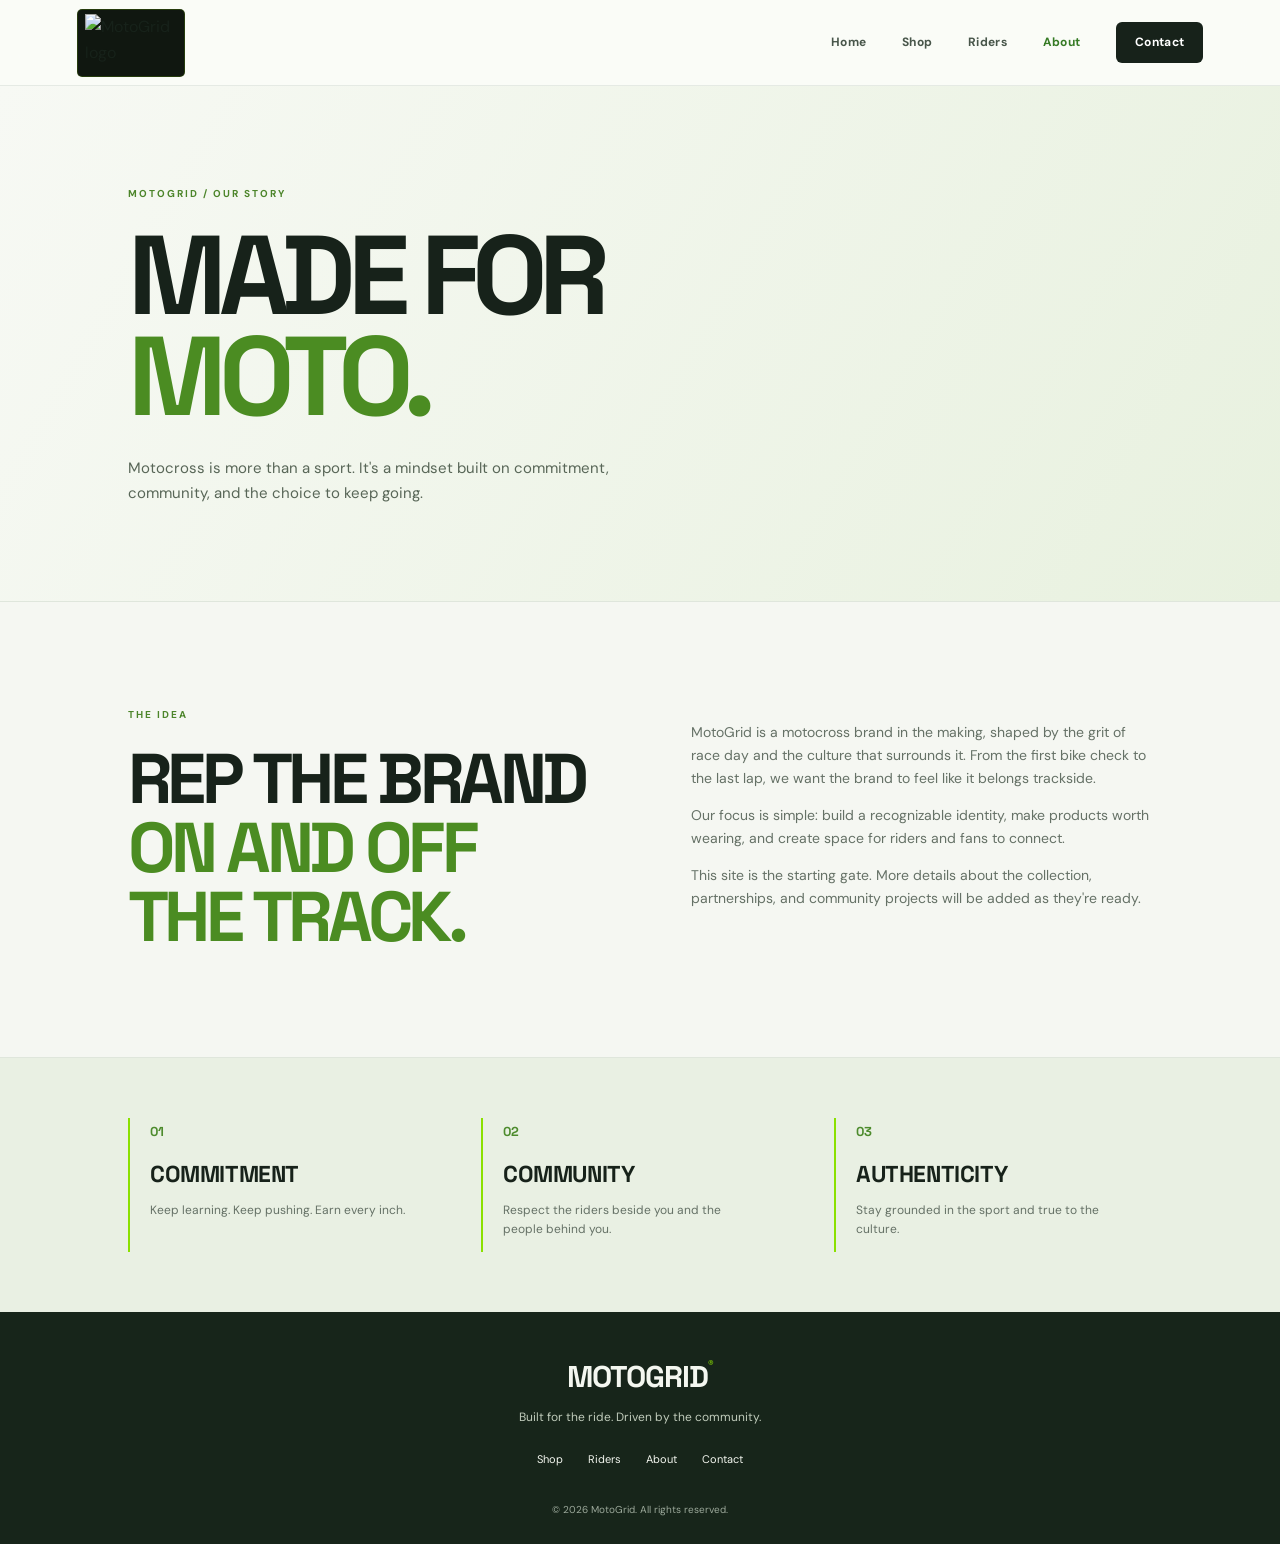
==== commit 3b484e1b: "Update About page MotoGrid tagline" ====
--- a/about.html
+++ b/about.html
@@ -1 +1 @@
-<!doctype html><html lang="en"><head><meta charset="utf-8"><meta name="viewport" content="width=device-width,initial-scale=1"><title>About | MotoGrid</title><link rel="stylesheet" href="assets/styles.css"></head><body><header class="site-header"><a class="brand" href="index.html"><img src="https://raw.githubusercontent.com/Vinitive/MotoGrid-Website/main/assets/logo/motogrid-logo.png" alt="MotoGrid logo"></a><button class="menu-toggle" aria-label="Toggle navigation" aria-expanded="false">☰</button><nav class="nav"><a href="index.html">Home</a><a href="shop.html">Shop</a><a href="riders.html">Riders</a><a class="active" href="about.html">About</a><a class="nav-cta" href="contact.html">Contact</a></nav></header><main><section class="page-hero"><p class="eyebrow">MOTOGRID / OUR STORY</p><h1>MADE FOR<br><em>MOTO.</em></h1><p>Motocross is more than a sport. It's a mindset built on commitment, community, and the choice to keep going.</p></section><section class="section about-layout"><div><p class="eyebrow">THE IDEA</p><h2>FIND YOUR LINE.<br><em>OWN YOUR RIDE.</em></h2></div><div><p>MotoGrid is a motocross brand in the making, shaped by the grit of race day and the culture that surrounds it. From the first bike check to the last lap, we want the brand to feel like it belongs trackside.</p><p>Our focus is simple: build a recognizable identity, make products worth wearing, and create space for riders and fans to connect.</p><p>This site is the starting gate. More details about the collection, partnerships, and community projects will be added as they're ready.</p></div></section><section class="values"><div><span>01</span><h3>COMMITMENT</h3><p>Keep learning. Keep pushing. Earn every inch.</p></div><div><span>02</span><h3>COMMUNITY</h3><p>Respect the riders beside you and the people behind you.</p></div><div><span>03</span><h3>AUTHENTICITY</h3><p>Stay grounded in the sport and true to the culture.</p></div></section></main><footer class="footer"><a href="index.html" class="footer-brand">MOTOGRID<span>®</span></a><p>Built for the ride. Driven by the community.</p><div class="footer-links"><a href="shop.html">Shop</a><a href="riders.html">Riders</a><a href="about.html">About</a><a href="contact.html">Contact</a></div><small>© <span id="year"></span> MotoGrid. All rights reserved.</small></footer><script src="assets/script.js"></script></body></html>+<!doctype html><html lang="en"><head><meta charset="utf-8"><meta name="viewport" content="width=device-width,initial-scale=1"><title>About | MotoGrid</title><link rel="stylesheet" href="assets/styles.css"></head><body><header class="site-header"><a class="brand" href="index.html"><img src="https://raw.githubusercontent.com/Vinitive/MotoGrid-Website/main/assets/logo/motogrid-logo.png" alt="MotoGrid logo"></a><button class="menu-toggle" aria-label="Toggle navigation" aria-expanded="false">☰</button><nav class="nav"><a href="index.html">Home</a><a href="shop.html">Shop</a><a href="riders.html">Riders</a><a class="active" href="about.html">About</a><a class="nav-cta" href="contact.html">Contact</a></nav></header><main><section class="page-hero"><p class="eyebrow">MOTOGRID / OUR STORY</p><h1>MADE FOR<br><em>MOTO.</em></h1><p>Motocross is more than a sport. It's a mindset built on commitment, community, and the choice to keep going.</p></section><section class="section about-layout"><div><p class="eyebrow">THE IDEA</p><h2>REP THE BRAND<br><em>ON AND OFF THE TRACK.</em></h2></div><div><p>MotoGrid is a motocross brand in the making, shaped by the grit of race day and the culture that surrounds it. From the first bike check to the last lap, we want the brand to feel like it belongs trackside.</p><p>Our focus is simple: build a recognizable identity, make products worth wearing, and create space for riders and fans to connect.</p><p>This site is the starting gate. More details about the collection, partnerships, and community projects will be added as they're ready.</p></div></section><section class="values"><div><span>01</span><h3>COMMITMENT</h3><p>Keep learning. Keep pushing. Earn every inch.</p></div><div><span>02</span><h3>COMMUNITY</h3><p>Respect the riders beside you and the people behind you.</p></div><div><span>03</span><h3>AUTHENTICITY</h3><p>Stay grounded in the sport and true to the culture.</p></div></section></main><footer class="footer"><a href="index.html" class="footer-brand">MOTOGRID<span>®</span></a><p>Built for the ride. Driven by the community.</p><div class="footer-links"><a href="shop.html">Shop</a><a href="riders.html">Riders</a><a href="about.html">About</a><a href="contact.html">Contact</a></div><small>© <span id="year"></span> MotoGrid. All rights reserved.</small></footer><script src="assets/script.js"></script></body></html>
--- a/assets/styles.css
+++ b/assets/styles.css
@@ -1,9 +1,9 @@
 @import url('https://fonts.googleapis.com/css2?family=DM+Sans:wght@400;500;600;700&family=Space+Grotesk:wght@400;500;600;700&display=swap');
 :root{--bg:#f5f7f2;--panel:#fff;--ink:#17221a;--lime:#8be000;--green:#214d2c;--muted:#657166;--line:#dfe6dc;--display:'Space Grotesk',sans-serif;--body:'DM Sans',sans-serif;--shadow:0 18px 55px rgba(23,34,26,.08);
 *{box-sizing:border-box}html{scroll-behavior:smooth}body{margin:0;background:var(--bg);color:var(--ink);font-family:var(--body);line-height:1.65}a{color:inherit;text-decoration:none}
-.site-header{height:86px;padding:0 clamp(20px,6vw,92px);display:flex;align-items:center;justify-content:space-between;background:rgba(250,252,248,.92);backdrop-filter:blur(16px);border-bottom:1px solid rgba(31,62,35,.09);position:sticky;top:0;z-index:5}.brand{display:flex;width:76px;height:70px;align-items:center}.brand img{width:100%;height:100%;object-fit:contain;mix-blend-mode:multiply}.nav{display:flex;align-items:center;gap:clamp(18px,2.8vw,38px);font-size:12px;font-weight:700;letter-spacing:.3px}.nav a{color:#48564a;transition:color .2s}.nav a:hover,.nav a.active{color:#367b25}.nav .nav-cta{padding:11px 19px;border-radius:6px;background:var(--ink);color:#fff}.nav .nav-cta:hover{background:#367b25}.menu-toggle{display:none;background:none;border:0;color:var(--ink);font-size:26px}
-.hero{position:relative;min-height:min(730px,calc(100vh - 86px));display:flex;align-items:center;overflow:hidden;background:linear-gradient(110deg,#f6f8f3 0%,#f0f5e9 57%,#dcebcf 100%)}.hero:before{content:'';position:absolute;width:min(58vw,760px);aspect-ratio:1;right:-5%;top:50%;transform:translateY(-50%);border-radius:50%;background:radial-gradient(circle at 45% 45%,#c9f28a 0,#a4e54a 28%,#70b52e 58%,#3d7c2c 100%);opacity:.95}.hero:after{content:'MG';position:absolute;right:2%;top:50%;transform:translateY(-50%) rotate(-8deg);font:700 clamp(180px,29vw,430px)/.8 var(--display);letter-spacing:-.12em;color:rgba(255,255,255,.56)}.hero-content{position:relative;z-index:1;width:min(760px,90%);margin-left:clamp(24px,10vw,155px);padding:85px 0}.eyebrow{font-size:10px;letter-spacing:2px;font-weight:700;color:#4c852a;text-transform:uppercase;margin:0 0 22px}.hero h1,.page-hero h1{font:700 clamp(68px,9vw,128px)/.91 var(--display);letter-spacing:-.075em;margin:0 0 28px}.hero h1 em,.page-hero h1 em,h2 em{font-style:normal;color:#4b8c22}.hero-copy{color:#526052;max-width:410px;font-size:15px;line-height:1.9}.hero-actions{display:flex;align-items:center;gap:26px;flex-wrap:wrap;margin-top:34px}.button{display:inline-flex;align-items:center;gap:24px;padding:14px 19px;font-size:11px;font-weight:700;letter-spacing:.5px;border:1px solid transparent;border-radius:5px;cursor:pointer;text-transform:uppercase;transition:transform .2s,background .2s,border-color .2s}.button:hover{transform:translateY(-2px)}.button-lime{background:var(--lime);color:#17221a;box-shadow:0 8px 20px rgba(110,172,42,.16)}.button-lime:hover{background:#a4ed35}.button-outline{border-color:#c8d2c3;color:var(--ink);background:rgba(255,255,255,.35)}.button-outline:hover{border-color:#5c9a30;color:#367b25}.text-link{font-size:12px;font-weight:700;color:#344535}.hero-index{position:absolute;z-index:2;bottom:30px;left:clamp(24px,10vw,155px);display:flex;align-items:center;gap:14px;font-size:10px;letter-spacing:1.5px;color:#60705e}.hero-index b{color:#397d28;font-size:17px}.hero-index i{width:75px;height:2px;background:var(--lime)}.hero-vertical{position:absolute;right:24px;bottom:30px;writing-mode:vertical-rl;font-size:9px;letter-spacing:2px;color:#426d34}.ticker{overflow:hidden;background:var(--green);color:#f4f7f0;white-space:nowrap}.ticker div{padding:13px 0;font:600 14px var(--display);letter-spacing:2px;text-align:center}
-.section{padding:105px clamp(24px,10vw,155px)}.intro{display:grid;grid-template-columns:1fr 1fr;gap:8vw;align-items:center}.section h2,.feature-content h2,.join h2,.shop-note h2{font:700 clamp(42px,5.5vw,72px)/.98 var(--display);letter-spacing:-.065em;margin:0}.intro-copy{max-width:470px;color:var(--muted);font-size:14px}.arrow-link{display:inline-flex;gap:26px;margin-top:20px;font-size:10px;letter-spacing:1px;font-weight:700;color:#2c652a}.arrow-link span{color:#4b8c22}.feature-band{display:grid;grid-template-columns:1.1fr .9fr;min-height:430px;background:#e9f0e3}.feature-image{position:relative;overflow:hidden;background:radial-gradient(ellipse at 60% 45%,#a5df60 0,#70a84b 27%,#284f2c 70%)}.feature-image:before,.feature-image:after{content:'';position:absolute;width:120%;height:1px;background:rgba(255,255,255,.28);left:-10%;top:50%;transform:rotate(-24deg)}.feature-image:after{transform:rotate(24deg)}.feature-image span{position:absolute;left:8%;top:8%;font:700 clamp(140px,23vw,290px)/1 var(--display);color:rgba(255,255,255,.17);letter-spacing:-.12em}.feature-content{padding:75px clamp(28px,7vw,95px);align-self:center}.feature-content p:not(.eyebrow){color:#647064;font-size:14px;max-width:360px;margin:23px 0}.section-heading{display:flex;justify-content:space-between;align-items:end;gap:30px;margin-bottom:42px}.section-heading>p{color:var(--muted);font-size:13px}.pillar-grid{display:grid;grid-template-columns:repeat(3,1fr);gap:16px}.pillar{padding:28px;min-height:245px;border:1px solid var(--line);border-radius:9px;background:rgba(255,255,255,.66);transition:transform .2s,box-shadow .2s}.pillar:hover{transform:translateY(-4px);box-shadow:var(--shadow)}.pillar>span,.values span{font:700 13px var(--display);color:#4d8b2d}.pillar-mark{font-size:27px;color:#4d8b2d;margin:17px 0 8px}.pillar h3,.values h3{font:700 23px var(--display);margin:0 0 8px;letter-spacing:-.4px}.pillar p,.values p{font-size:12px;color:var(--muted);max-width:260px}.join{text-align:center;padding:95px 20px;background:#e7f0df;border-block:1px solid #d9e5d2}.join h2{margin-bottom:30px}.join.compact{padding:75px 20px}.footer{padding:45px 24px 22px;text-align:center;background:#17251a;color:#f4f7f0}.footer-brand{font:700 30px var(--display);letter-spacing:-1px}.footer-brand span{font-size:11px;vertical-align:top;color:var(--lime)}.footer>p{color:#c0cbbb;font-size:12px}.footer-links{display:flex;justify-content:center;gap:25px;margin:22px 0 27px;font-size:11px}.footer-links a:hover{color:var(--lime)}.footer small{color:#9ca99b;font-size:10px}
-.page-hero{padding:100px clamp(24px,10vw,155px) 80px;background:linear-gradient(120deg,#f7f9f4,#e8f1df);border-bottom:1px solid var(--line)}.page-hero h1{font-size:clamp(65px,9vw,112px)}.page-hero>p:last-child{max-width:560px;color:#586657;font-size:15px}.shop-grid{display:grid;grid-template-columns:repeat(3,1fr);gap:22px;padding-top:65px;padding-bottom:65px}.shop-grid article{min-width:0}.product-art{height:320px;position:relative;display:flex;align-items:center;justify-content:center;overflow:hidden;background:#e6ecdf;border:1px solid #d9e2d4;border-radius:9px}.product-art:before{content:'';position:absolute;inset:0;background:radial-gradient(circle at 50% 42%,rgba(139,224,0,.22),transparent 62%),repeating-linear-gradient(135deg,transparent 0 22px,rgba(38,73,37,.035) 23px 24px)}.product-art>span{position:absolute;top:16px;left:16px;font-size:9px;letter-spacing:1.5px;color:#507c36}.product-art b{position:relative;font:700 65px/.8 var(--display);text-align:center;color:#f9fbf7;transform:skew(-7deg);text-shadow:3px 4px 0 #437b2d,-1px -1px 0 #437b2d}.art-hoodie b{font-size:43px;color:#24482a;text-shadow:2px 2px 0 #9de353}.art-cap b{font-size:120px;color:#80bd3d;text-shadow:3px 4px 0 #26482b}.product-meta{display:flex;justify-content:space-between;gap:12px;padding:17px 2px;border-bottom:1px solid var(--line)}.product-meta h2{font:700 22px var(--display);margin:0}.product-meta p{font-size:11px;color:var(--muted);margin:4px 0}.product-meta>span{align-self:center;font-size:8px;letter-spacing:1px;color:#4a842b;white-space:nowrap}.shop-note{text-align:center;padding:75px 24px 95px;background:#edf3e8}.shop-note>p:not(.eyebrow){max-width:500px;margin:22px auto;color:var(--muted);font-size:13px}.shop-note .button{margin-top:12px}.rider-feature{display:grid;grid-template-columns:1fr 1fr;gap:8vw;align-items:center}.rider-feature>div:last-child p:not(.eyebrow){color:var(--muted);font-size:14px}.rider-placeholder{height:390px;background:radial-gradient(ellipse at center,#b7e58b,#e7efdf 65%);border:1px solid #d9e4d1;border-radius:10px;position:relative;display:flex;align-items:center;justify-content:center;text-align:center;font:700 48px/.9 var(--display);color:#315d2b}.rider-placeholder b{position:absolute;right:15px;bottom:-30px;font:700 150px var(--display);color:rgba(40,76,39,.07)}.values{display:grid;grid-template-columns:repeat(3,1fr);padding:60px clamp(24px,10vw,155px);gap:35px;background:#e9f0e3;border-top:1px solid var(--line)}.values>div{border-left:2px solid var(--lime);padding-left:20px}.values h3{margin-top:14px}.about-layout{display:grid;grid-template-columns:1fr 1fr;gap:8vw}.about-layout>div:last-child{color:var(--muted);font-size:14px}.contact-layout{display:grid;grid-template-columns:.8fr 1.2fr;gap:9vw}.contact-layout>div>p:not(.eyebrow){color:var(--muted);font-size:14px}.contact-form{display:flex;flex-direction:column;gap:9px}.contact-form label{font-size:11px;letter-spacing:.3px;font-weight:700;margin-top:8px}.contact-form input,.contact-form textarea,.contact-form select{background:#fff;color:var(--ink);border:1px solid #d7e0d3;padding:13px 14px;outline:none;width:100%;border-radius:5px;font:inherit;font-size:13px}.contact-form input:focus,.contact-form textarea:focus,.contact-form select:focus{border-color:#6eaa3b;box-shadow:0 0 0 3px rgba(139,224,0,.12)}.contact-form textarea{resize:vertical}.contact-form .button{align-self:flex-start;margin-top:12px}.form-note{font-size:10px;color:#737e70}
-@media(max-width:760px){.site-header{height:72px;padding:0 20px}.brand{width:68px;height:62px}.menu-toggle{display:block}.nav{display:none;position:absolute;top:72px;left:0;right:0;padding:16px 22px 22px;background:#f8faf6;border-bottom:1px solid var(--line);flex-direction:column;align-items:stretch;gap:0;box-shadow:var(--shadow)}.nav.open{display:flex}.nav a{padding:12px 4px}.nav .nav-cta{margin-top:8px;text-align:center}.hero{min-height:650px}.hero:before{width:90vw;right:-35%;top:58%;opacity:.65}.hero:after{right:-13%;top:60%;font-size:90vw}.hero-content{margin-left:24px;padding:70px 0}.hero h1{font-size:clamp(68px,16vw,110px)}.hero-vertical{right:10px;font-size:7px}.hero-index{left:24px}.ticker div{text-align:left;padding-left:20px}.section{padding:72px 24px}.intro,.rider-feature,.about-layout,.contact-layout{grid-template-columns:1fr;gap:32px}.feature-band{grid-template-columns:1fr}.feature-image{min-height:220px}.feature-content{padding:52px 24px}.section-heading{align-items:flex-start;flex-direction:column}.pillar-grid{grid-template-columns:1fr}.pillar{min-height:205px}.shop-grid{grid-template-columns:1fr;gap:30px}.product-art{height:350px}.page-hero{padding:70px 24px 55px}.page-hero h1{font-size:clamp(62px,15vw,96px)}.values{grid-template-columns:1fr;padding:48px 24px}.rider-placeholder{height:300px}.footer-links{gap:15px;flex-wrap:wrap}.hero:after{right:-18%;font-size:100vw}.join{padding:72px 20px}}
+.site-header{height:86px;padding:0 clamp(20px,6vw,92px);display:flex;align-items:center;justify-content:space-between;background:rgba(250,252,248,.92);backdrop-filter:blur(16px);border-bottom:1px solid rgba(31,62,35,.09);position:sticky;top:0;z-index:5}.brand{display:flex;width:108px;height:68px;align-items:center;justify-content:center;padding:4px 7px;background:#101710;border:1px solid rgba(139,224,0,.18);border-radius:5px;overflow:hidden;flex-shrink:0}.brand img{display:block;width:100%;height:100%;object-fit:contain;mix-blend-mode:normal;filter:none}.nav{display:flex;align-items:center;gap:clamp(18px,2.8vw,38px);font-size:12px;font-weight:700;letter-spacing:.3px}.nav a{color:#48564a;transition:color .2s}.nav a:hover,.nav a.active{color:#367b25}.nav .nav-cta{padding:11px 19px;border-radius:6px;background:var(--ink);color:#fff}.nav .nav-cta:hover{background:#367b25}.menu-toggle{display:none;background:none;border:0;color:var(--ink);font-size:26px}
+.hero{position:relative;min-height:min(730px,calc(100vh - 86px));display:flex;align-items:center;overflow:hidden;background:linear-gradient(110deg,#f6f8f3 0%,#f0f5e9 67%,#e5eddf 100%)}.hero:before{content:'';position:absolute;width:min(58vw,760px);aspect-ratio:1;right:-5%;top:50%;transform:translateY(-50%);border-radius:50%;background:radial-gradient(circle at 45% 45%,#e7efdf 0,#dce8d2 45%,#c8d9be 100%);opacity:.42}.hero:after{content:'';position:absolute;right:0;top:50%;transform:translateY(-50%);width:min(58vw,900px);height:100%;background:linear-gradient(90deg,rgba(245,247,242,.08),rgba(15,25,17,.02)),url('https://images.unsplash.com/photo-1637431155699-8b379d496434?auto=format&fit=crop&fm=jpg&ixlib=rb-4.1.0&q=85&w=2200') center/cover no-repeat;opacity:.92;filter:saturate(.78) contrast(1.04);mask-image:linear-gradient(90deg,transparent 0%,rgba(0,0,0,.35) 15%,#000 38%)}.hero-content{position:relative;z-index:1;width:min(760px,90%);margin-left:clamp(24px,10vw,155px);padding:85px 0}.eyebrow{font-size:10px;letter-spacing:2px;font-weight:700;color:#4c852a;text-transform:uppercase;margin:0 0 22px}.hero h1,.page-hero h1{font:700 clamp(68px,9vw,128px)/.91 var(--display);letter-spacing:-.075em;margin:0 0 28px}.hero h1 em,.page-hero h1 em,h2 em{font-style:normal;color:#4b8c22}.hero-copy{color:#526052;max-width:410px;font-size:15px;line-height:1.9}.hero-actions{display:flex;align-items:center;gap:26px;flex-wrap:wrap;margin-top:34px}.button{display:inline-flex;align-items:center;gap:24px;padding:14px 19px;font-size:11px;font-weight:700;letter-spacing:.5px;border:1px solid transparent;border-radius:5px;cursor:pointer;text-transform:uppercase;transition:transform .2s,background .2s,border-color .2s}.button:hover{transform:translateY(-2px)}.button-lime{background:var(--lime);color:#17221a;box-shadow:0 8px 20px rgba(110,172,42,.16)}.button-lime:hover{background:#a4ed35}.button-outline{border-color:#c8d2c3;color:var(--ink);background:rgba(255,255,255,.35)}.button-outline:hover{border-color:#5c9a30;color:#367b25}.text-link{font-size:12px;font-weight:700;color:#344535}.hero-index{position:absolute;z-index:2;bottom:30px;left:clamp(24px,10vw,155px);display:flex;align-items:center;gap:14px;font-size:10px;letter-spacing:1.5px;color:#60705e}.hero-index b{color:#397d28;font-size:17px}.hero-index i{width:75px;height:2px;background:var(--lime)}.hero-vertical{position:absolute;right:24px;bottom:30px;writing-mode:vertical-rl;font-size:9px;letter-spacing:2px;color:#426d34}.ticker{overflow:hidden;background:var(--green);color:#f4f7f0;white-space:nowrap}.ticker div{padding:13px 0;font:600 14px var(--display);letter-spacing:2px;text-align:center}
+.section{padding:105px clamp(24px,10vw,155px)}.intro{display:grid;grid-template-columns:1fr 1fr;gap:8vw;align-items:center}.section h2,.feature-content h2,.join h2,.shop-note h2{font:700 clamp(42px,5.5vw,72px)/.98 var(--display);letter-spacing:-.065em;margin:0}.intro-copy{max-width:470px;color:var(--muted);font-size:14px}.arrow-link{display:inline-flex;gap:26px;margin-top:20px;font-size:10px;letter-spacing:1px;font-weight:700;color:#2c652a}.arrow-link span{color:#4b8c22}.feature-band{display:grid;grid-template-columns:1.1fr .9fr;min-height:430px;background:#e9f0e3}.feature-image{position:relative;overflow:hidden;min-height:430px;background:#263a27 url('https://images.unsplash.com/photo-1637431155699-8b379d496434?auto=format&fit=crop&fm=jpg&ixlib=rb-4.1.0&q=85&w=1600') center 48%/cover no-repeat}.feature-image:before,.feature-image:after{content:'';position:absolute;inset:0;background:linear-gradient(135deg,rgba(18,39,22,.18),rgba(25,60,28,.03) 48%,rgba(18,39,22,.22));pointer-events:none}.feature-image:after{background:linear-gradient(0deg,rgba(20,40,22,.28),transparent 45%)}.feature-image:after{transform:rotate(24deg)}.feature-image .feature-logo{display:none}.feature-content{padding:75px clamp(28px,7vw,95px);align-self:center}.feature-content p:not(.eyebrow){color:#647064;font-size:14px;max-width:360px;margin:23px 0}.section-heading{display:flex;justify-content:space-between;align-items:end;gap:30px;margin-bottom:42px}.section-heading>p{color:var(--muted);font-size:13px}.pillar-grid{display:grid;grid-template-columns:repeat(3,1fr);gap:16px}.pillar{padding:28px;min-height:245px;border:1px solid var(--line);border-radius:9px;background:rgba(255,255,255,.66);transition:transform .2s,box-shadow .2s}.pillar:hover{transform:translateY(-4px);box-shadow:var(--shadow)}.pillar>span,.values span{font:700 13px var(--display);color:#4d8b2d}.pillar-mark{font-size:27px;color:#4d8b2d;margin:17px 0 8px}.pillar h3,.values h3{font:700 23px var(--display);margin:0 0 8px;letter-spacing:-.4px}.pillar p,.values p{font-size:12px;color:var(--muted);max-width:260px}.join{text-align:center;padding:95px 20px;background:#e7f0df;border-block:1px solid #d9e5d2}.join h2{margin-bottom:30px}.join.compact{padding:75px 20px}.footer{padding:45px 24px 22px;text-align:center;background:#17251a;color:#f4f7f0}.footer-brand{font:700 30px var(--display);letter-spacing:-1px}.footer-brand span{font-size:11px;vertical-align:top;color:var(--lime)}.footer>p{color:#c0cbbb;font-size:12px}.footer-links{display:flex;justify-content:center;gap:25px;margin:22px 0 27px;font-size:11px}.footer-links a:hover{color:var(--lime)}.footer small{color:#9ca99b;font-size:10px}
+.page-hero{padding:100px clamp(24px,10vw,155px) 80px;background:linear-gradient(120deg,#f7f9f4,#e8f1df);border-bottom:1px solid var(--line)}.page-hero h1{font-size:clamp(65px,9vw,112px)}.page-hero>p:last-child{max-width:560px;color:#586657;font-size:15px}.shop-grid{display:grid;grid-template-columns:repeat(3,1fr);gap:22px;padding-top:65px;padding-bottom:65px}.shop-grid article{min-width:0}.product-art{height:320px;position:relative;display:flex;align-items:center;justify-content:center;overflow:hidden;background:#e6ecdf;border:1px solid #d9e2d4;border-radius:9px}.product-art:before{content:'';position:absolute;inset:0;background:radial-gradient(circle at 50% 42%,rgba(139,224,0,.22),transparent 62%),repeating-linear-gradient(135deg,transparent 0 22px,rgba(38,73,37,.035) 23px 24px)}.product-art>span{position:absolute;top:16px;left:16px;font-size:9px;letter-spacing:1.5px;color:#507c36}.product-art b{position:relative;font:700 65px/.8 var(--display);text-align:center;color:#f9fbf7;transform:skew(-7deg);text-shadow:3px 4px 0 #437b2d,-1px -1px 0 #437b2d}.art-hoodie b{font-size:43px;color:#24482a;text-shadow:2px 2px 0 #9de353}.art-cap b{display:block;width:78%;height:130px;color:transparent;text-shadow:none}.art-cap b img{width:100%;height:100%;object-fit:contain;mix-blend-mode:normal;filter:drop-shadow(0 5px 8px rgba(20,55,20,.3))}.product-meta{display:flex;justify-content:space-between;gap:12px;padding:17px 2px;border-bottom:1px solid var(--line)}.product-meta h2{font:700 22px var(--display);margin:0}.product-meta p{font-size:11px;color:var(--muted);margin:4px 0}.product-meta>span{align-self:center;font-size:8px;letter-spacing:1px;color:#4a842b;white-space:nowrap}.shop-note{text-align:center;padding:75px 24px 95px;background:#edf3e8}.shop-note>p:not(.eyebrow){max-width:500px;margin:22px auto;color:var(--muted);font-size:13px}.shop-note .button{margin-top:12px}.rider-feature{display:grid;grid-template-columns:1fr 1fr;gap:8vw;align-items:center}.rider-feature>div:last-child p:not(.eyebrow){color:var(--muted);font-size:14px}.rider-placeholder{height:390px;background:radial-gradient(ellipse at center,#b7e58b,#e7efdf 65%);border:1px solid #d9e4d1;border-radius:10px;position:relative;display:flex;align-items:center;justify-content:center;text-align:center;font:700 48px/.9 var(--display);color:#315d2b}.rider-placeholder b{position:absolute;right:15px;bottom:-30px;width:220px;height:145px;opacity:.75;filter:drop-shadow(0 5px 10px rgba(25,65,20,.3))}.rider-placeholder b img{width:100%;height:100%;object-fit:contain}.values{display:grid;grid-template-columns:repeat(3,1fr);padding:60px clamp(24px,10vw,155px);gap:35px;background:#e9f0e3;border-top:1px solid var(--line)}.values>div{border-left:2px solid var(--lime);padding-left:20px}.values h3{margin-top:14px}.about-layout{display:grid;grid-template-columns:1fr 1fr;gap:8vw}.about-layout>div:last-child{color:var(--muted);font-size:14px}.contact-layout{display:grid;grid-template-columns:.8fr 1.2fr;gap:9vw}.contact-layout>div>p:not(.eyebrow){color:var(--muted);font-size:14px}.contact-form{display:flex;flex-direction:column;gap:9px}.contact-form label{font-size:11px;letter-spacing:.3px;font-weight:700;margin-top:8px}.contact-form input,.contact-form textarea,.contact-form select{background:#fff;color:var(--ink);border:1px solid #d7e0d3;padding:13px 14px;outline:none;width:100%;border-radius:5px;font:inherit;font-size:13px}.contact-form input:focus,.contact-form textarea:focus,.contact-form select:focus{border-color:#6eaa3b;box-shadow:0 0 0 3px rgba(139,224,0,.12)}.contact-form textarea{resize:vertical}.contact-form .button{align-self:flex-start;margin-top:12px}.form-note{font-size:10px;color:#737e70}
+@media(max-width:760px){.hero:after{width:100%;height:52%;top:auto;bottom:0;transform:none;opacity:.48;mask-image:linear-gradient(0deg,#000 0%,rgba(0,0,0,.65) 58%,transparent 100%)}.site-header{height:72px;padding:0 20px}.brand{width:100px;height:60px;padding:3px 6px}.menu-toggle{display:block}.nav{display:none;position:absolute;top:72px;left:0;right:0;padding:16px 22px 22px;background:#f8faf6;border-bottom:1px solid var(--line);flex-direction:column;align-items:stretch;gap:0;box-shadow:var(--shadow)}.nav.open{display:flex}.nav a{padding:12px 4px}.nav .nav-cta{margin-top:8px;text-align:center}.hero{min-height:650px}.hero:before{width:90vw;right:-35%;top:58%;opacity:.65}.hero:after{right:-13%;top:60%;width:85vw;height:85vw}.hero-content{margin-left:24px;padding:70px 0}.hero h1{font-size:clamp(68px,16vw,110px)}.hero-vertical{right:10px;font-size:7px}.hero-index{left:24px}.ticker div{text-align:left;padding-left:20px}.section{padding:72px 24px}.intro,.rider-feature,.about-layout,.contact-layout{grid-template-columns:1fr;gap:32px}.feature-band{grid-template-columns:1fr}.feature-image{min-height:220px}.feature-content{padding:52px 24px}.section-heading{align-items:flex-start;flex-direction:column}.pillar-grid{grid-template-columns:1fr}.pillar{min-height:205px}.shop-grid{grid-template-columns:1fr;gap:30px}.product-art{height:350px}.page-hero{padding:70px 24px 55px}.page-hero h1{font-size:clamp(62px,15vw,96px)}.values{grid-template-columns:1fr;padding:48px 24px}.rider-placeholder{height:300px}.footer-links{gap:15px;flex-wrap:wrap}.hero:after{right:0;top:auto;bottom:0;transform:none;width:100%;height:52%;opacity:.48;mask-image:linear-gradient(0deg,#000 0%,rgba(0,0,0,.65) 58%,transparent 100%)}.join{padding:72px 20px}}
 @media(prefers-reduced-motion:reduce){html{scroll-behavior:auto}*,*:before,*:after{transition:none!important;animation:none!important}}
